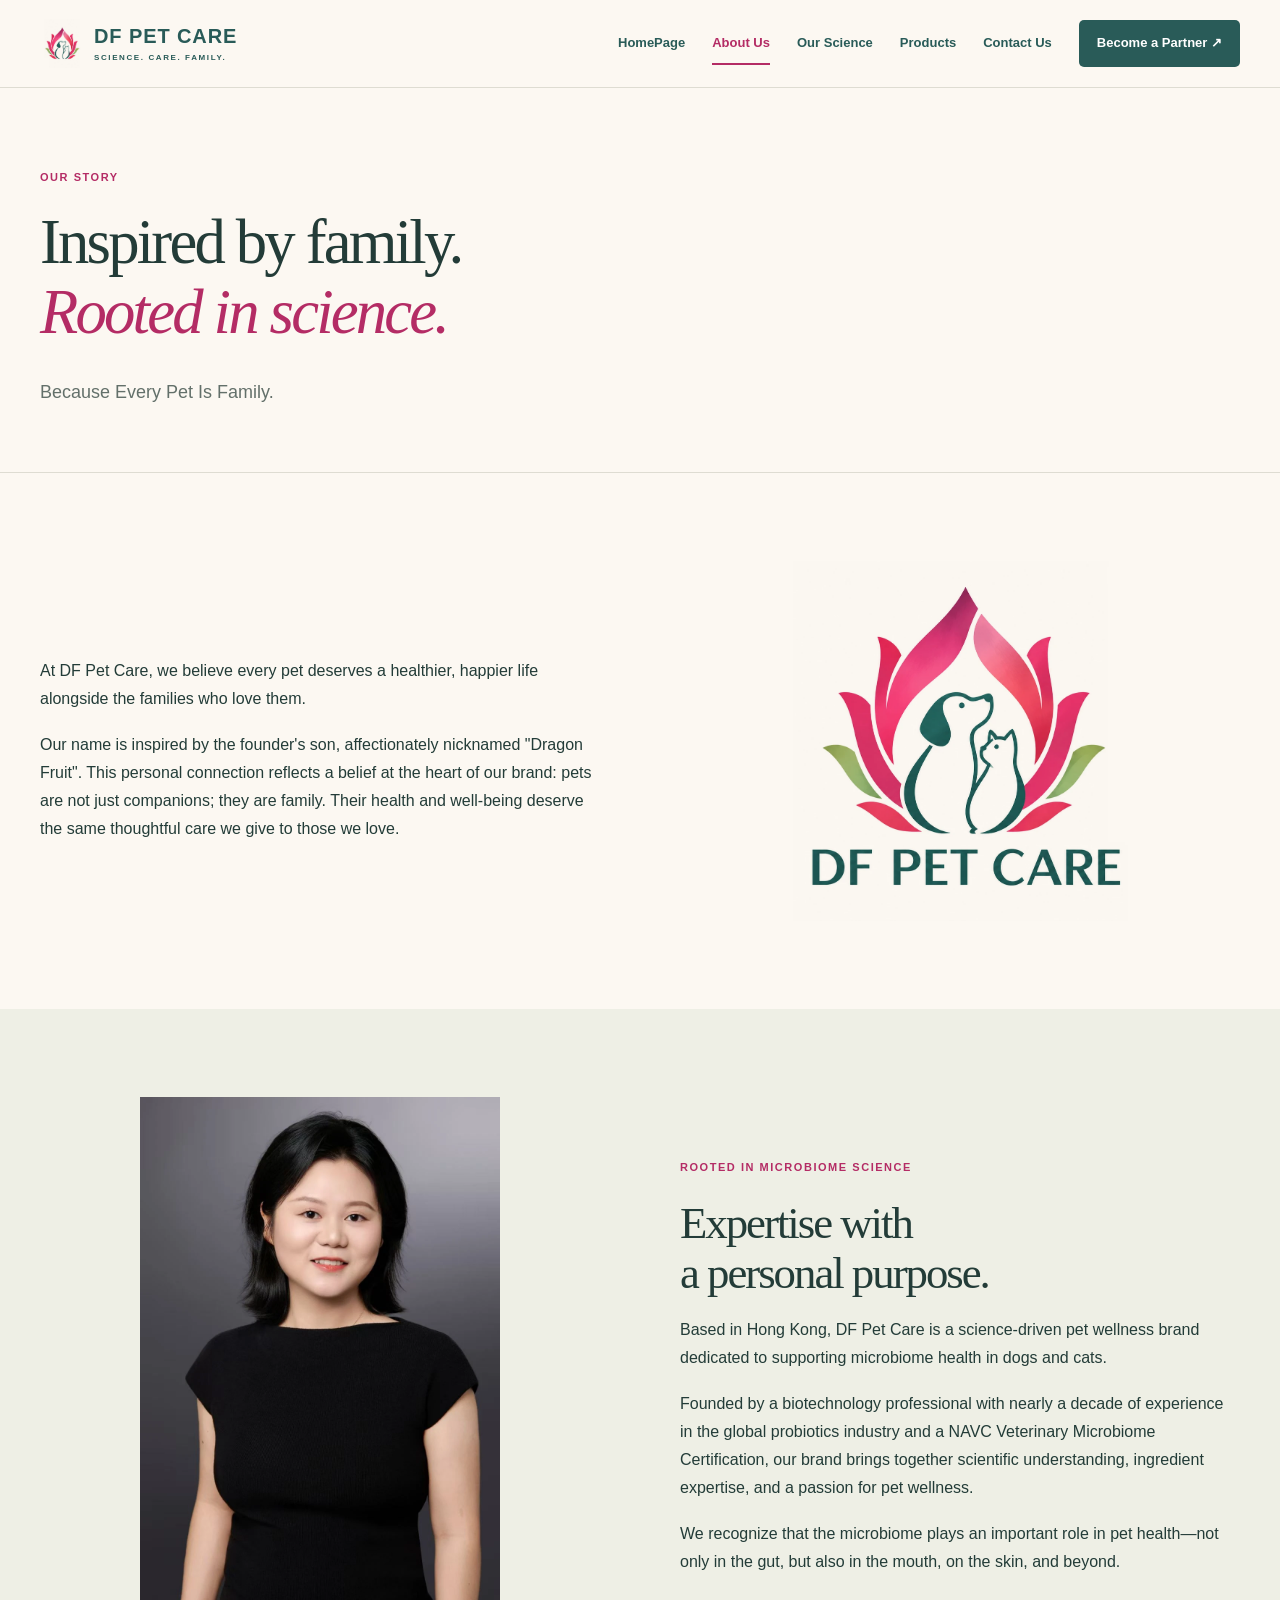
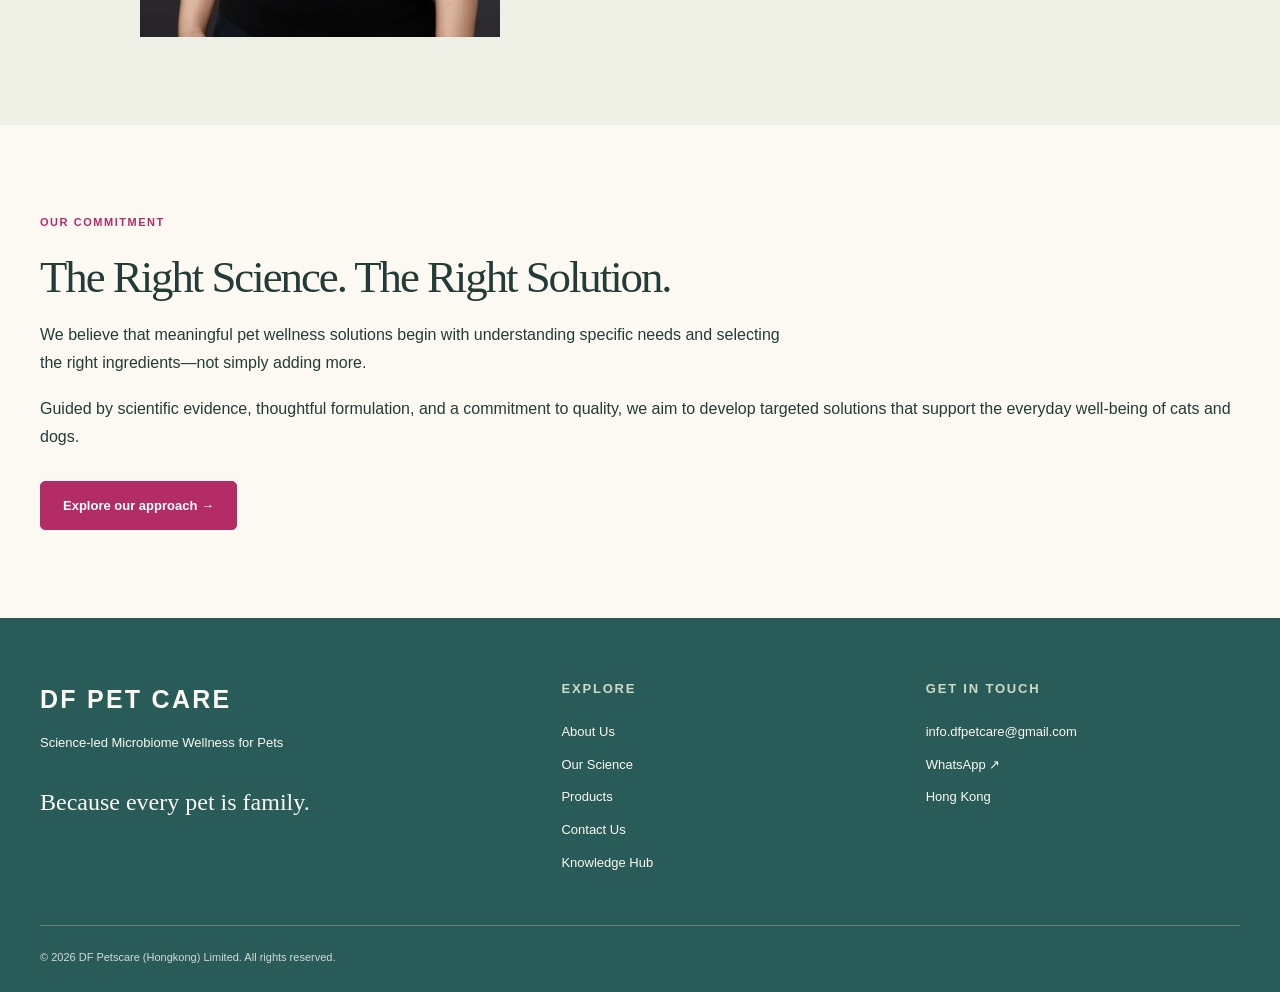
==== website/about-us.html @ 612ff3b4 "Publish updated DF Pet Care static website with GitHub Pages" ====
<!doctype html><html lang="en"><head><meta charset="utf-8"><meta name="viewport" content="width=device-width,initial-scale=1"><title>About Us | DF Pet Care</title><meta name="description" content="Science-led microbiome wellness for pets. Explore DF Pet Care and DF Gut daily digestive support."><link rel="icon" href="assets/logo.webp"><link rel="stylesheet" href="style.css"><script src="site.js" defer></script></head><body><a class="skip-link" href="#main">Skip to content</a><header class="site-header"><div class="nav-wrap"><a class="brand" href="index.html"><img src="assets/logo.webp" alt="" width="46" height="50"><span>DF PET CARE<small>SCIENCE. CARE. FAMILY.</small></span></a><button class="menu-toggle" type="button" aria-expanded="false" aria-controls="primary-nav">Menu <span>☰</span></button><nav id="primary-nav" aria-label="Main navigation"><a href="index.html">HomePage</a><a aria-current="page" href="about-us.html">About Us</a><a href="our-science.html">Our Science</a><a href="products.html">Products</a><a href="contact-us.html">Contact Us</a><a class="partner-link" href="mailto:info.dfpetcare@gmail.com?subject=DF%20Pet%20Care%20partnership%20enquiry">Become a Partner ↗</a></nav></div></header><main id="main">
<div class="wp-block-group section page-intro">
<div class="wp-block-group container">
<p class="eyebrow">Our story</p>


<h1 class="wp-block-heading">Inspired by family.<br><em>Rooted in science.</em></h1>


<p class="lead">Because Every Pet Is Family.</p>

</div>

</div>


<div class="wp-block-group section ">
<div class="wp-block-group container">
<div class="wp-block-group split ">
<div class="wp-block-group split-copy">
<p>At DF Pet Care, we believe every pet deserves a healthier, happier life alongside the families who love them.</p>


<p>Our name is inspired by the founder&#x27;s son, affectionately nicknamed &quot;Dragon Fruit&quot;. This personal connection reflects a belief at the heart of our brand: pets are not just companions; they are family. Their health and well-being deserve the same thoughtful care we give to those we love.</p>

</div>


<div class="wp-block-group split-visual">
<figure class="wp-block-image size-full brand-story-mark"><img src="assets/logo-full.webp" alt="DF Pet Care brand mark"/></figure>

</div>

</div>

</div>

</div>


<div class="wp-block-group section story-band">
<div class="wp-block-group container">
<div class="wp-block-group split ">
<div class="wp-block-group split-copy">
<figure class="wp-block-image size-full portrait"><img src="assets/founder.webp" alt="Cindy, founder of DF Pet Care"/></figure>

</div>


<div class="wp-block-group split-visual">
<p class="eyebrow">Rooted in Microbiome Science</p>


<h2 class="wp-block-heading">Expertise with<br>a personal purpose.</h2>


<p>Based in Hong Kong, DF Pet Care is a science-driven pet wellness brand dedicated to supporting microbiome health in dogs and cats.</p>


<p>Founded by a biotechnology professional with nearly a decade of experience in the global probiotics industry and a NAVC Veterinary Microbiome Certification, our brand brings together scientific understanding, ingredient expertise, and a passion for pet wellness.</p>


<p>We recognize that the microbiome plays an important role in pet health—not only in the gut, but also in the mouth, on the skin, and beyond.</p>

</div>

</div>

</div>

</div>


<div class="wp-block-group section ">
<div class="wp-block-group container">
<p class="eyebrow">Our commitment</p>


<h2 class="wp-block-heading">The Right Science. The Right Solution.</h2>


<p>We believe that meaningful pet wellness solutions begin with understanding specific needs and selecting the right ingredients—not simply adding more.</p>


<p>Guided by scientific evidence, thoughtful formulation, and a commitment to quality, we aim to develop targeted solutions that support the everyday well-being of cats and dogs.</p>


<div class="wp-block-buttons">
<div class="wp-block-button"><a class="wp-block-button__link wp-element-button" href="our-science.html">Explore our approach →</a></div>

</div>

</div>

</div>

</main><footer class="site-footer"><div class="container"><div class="footer-top"><div><p class="footer-brand">DF PET CARE</p><p>Science-led Microbiome Wellness for Pets</p><p class="footer-tagline">Because every pet is family.</p></div><div><p class="eyebrow">Explore</p><p><a class="" href="about-us.html">About Us</a></p><p><a class="" href="our-science.html">Our Science</a></p><p><a class="" href="products.html">Products</a></p><p><a class="" href="contact-us.html">Contact Us</a></p>
<p><a class="" href="knowledge-hub.html">Knowledge Hub</a></p>

</div><div><p class="eyebrow">Get in touch</p><p><a href="mailto:info.dfpetcare@gmail.com">info.dfpetcare@gmail.com</a></p><p><a href="https://wa.me/8613913708486">WhatsApp ↗</a></p><p>Hong Kong</p></div></div><div class="footer-bottom">© 2026 DF Petscare (Hongkong) Limited. All rights reserved.</div></div></footer></body></html>
---- website/style.css ----
/*
Theme Name: DF Pet Care
Author: DF Pet Care
Description: Science-led pet wellness. Editable native WordPress blocks, seven-page starter content and a safe setup screen.
Version: 1.0.0
Requires at least: 6.6
Requires PHP: 8.0
Text Domain: df-pet-care
License: GPL-2.0-or-later
License URI: https://www.gnu.org/licenses/gpl-2.0.html
*/
:root{--cream:#FCF8F2;--berry:#B42C65;--green:#295B58;--ink:#233C38;--muted:#63706A;--line:#DEDCD2;--pink:#F4E6E8;--white:#fff;--serif:Georgia,'Times New Roman',serif}
*{box-sizing:border-box}html{scroll-behavior:smooth;scroll-padding-top:110px}body{margin:0;background:var(--cream);color:var(--ink);font-family:Arial,Helvetica,sans-serif;font-size:16px;line-height:1.75;-webkit-font-smoothing:antialiased}a{color:var(--berry);text-underline-offset:5px}a:hover{text-decoration-thickness:2px}img{max-width:100%;height:auto;display:block}button,a,summary{-webkit-tap-highlight-color:transparent}a:focus-visible,button:focus-visible,summary:focus-visible{outline:3px solid var(--berry);outline-offset:5px}h1,h2,h3,p,figure{margin:0}h1,h2,h3{font-weight:400;line-height:1.12;text-wrap:balance}h1,h2{font-family:var(--serif);letter-spacing:-.045em}h1{font-size:clamp(42px,4.9vw,72px)}h2{font-size:clamp(34px,3.5vw,50px)}h3{font-family:var(--serif);font-size:27px;letter-spacing:-.025em}h1 em,h2 em{color:var(--berry);font-weight:400}p{margin-top:18px}h2+p{max-width:760px}h3+p{margin-top:14px}figure{margin:0}main{min-height:65vh}.container{width:min(1200px,calc(100% - 80px));margin:0 auto}.section{padding:88px 0}.section .section{padding:0}.site-header{background:rgba(252,248,242,.97);border-bottom:1px solid var(--line);position:sticky;top:0;z-index:30}.nav-wrap{max-width:1360px;margin:auto;padding:19px 40px;display:flex;align-items:center;justify-content:space-between;gap:28px}.brand{display:flex;align-items:center;gap:10px;color:var(--green);text-decoration:none;font-size:20px;line-height:1.2;letter-spacing:.045em;font-weight:700;flex-shrink:0}.brand img{width:44px;height:49px;object-fit:contain;mix-blend-mode:multiply}.brand small{display:block;font-size:8px;letter-spacing:.2em;margin-top:5px}#primary-nav{display:flex;align-items:center;gap:27px}#primary-nav>a{font-size:13px;font-weight:600;text-decoration:none;color:var(--green);padding:8px 0;white-space:nowrap}#primary-nav>a[aria-current=page]{color:var(--berry);box-shadow:0 2px var(--berry)}#primary-nav .partner-link{background:var(--green);color:white;padding:12px 18px;border-radius:5px}.menu-toggle{display:none}.skip-link{position:absolute;left:20px;top:-100px;background:white;z-index:100;padding:10px}.skip-link:focus{top:10px}.eyebrow{font-size:11px;font-weight:700;letter-spacing:.14em;text-transform:uppercase;color:var(--berry);margin:0 0 20px}.lead{font-size:18px;line-height:1.8;color:var(--muted);max-width:680px}.split{display:grid;grid-template-columns:1fr 1fr;gap:80px;align-items:center}.split>div{min-width:0}.split-copy>.wp-block-image,.split-visual>.wp-block-image{overflow:hidden;border-radius:12px}.split img{width:100%;object-fit:cover}.hero{padding:50px 0 58px}.hero .split{gap:65px;grid-template-columns:1.08fr 1fr}.hero .split-visual{position:relative;padding:24px 40px 18px;border-radius:46% 46% 12px 12px;background:#f1e8dd}.hero .split-visual figure{border-radius:44% 44% 4px 4px}.hero .split-visual img{height:455px;object-fit:contain;mix-blend-mode:multiply}.photo-label{text-align:center;font-size:10px;letter-spacing:.12em;color:var(--green);margin-top:16px}.microline{font-size:10px;letter-spacing:.12em;color:var(--muted);margin-top:30px}.wp-block-buttons{display:flex;flex-wrap:wrap;gap:14px;margin-top:30px}.wp-block-button__link{display:inline-block;background:var(--berry);color:white;border:1px solid var(--berry);padding:14px 22px;border-radius:5px;font-size:13px;font-weight:700;text-decoration:none;line-height:1.5}.wp-block-button__link:hover{background:#94204f;color:#fff}.is-style-outline .wp-block-button__link{background:transparent;color:var(--green);border-color:#acbab1}.is-style-outline .wp-block-button__link:hover{background:#e9eee6}.grid{display:grid;gap:24px;margin-top:40px}.grid-2{grid-template-columns:repeat(2,minmax(0,1fr))}.grid-3{grid-template-columns:repeat(3,minmax(0,1fr))}.grid-4{grid-template-columns:repeat(4,minmax(0,1fr))}.card{border-top:1px solid #b9c4ba;padding:28px 8px 14px 0}.card-number{font-size:11px;letter-spacing:.15em;color:var(--berry);margin:0 0 26px}.card p:not(.card-number){font-size:15px;color:var(--muted)}.text-link{font-size:13px;font-weight:700}.story-band{background:#EEEFE5}.story-band .split-copy figure img{max-height:480px;object-fit:cover}.product-feature{background:var(--cream)}.product-feature .split-visual{background:#f0e7dd;border-radius:12px;padding:25px}.product-feature img{height:400px;object-fit:contain;mix-blend-mode:multiply}.product-subtitle{font-size:20px;color:var(--green)}.page-intro{padding:80px 0 64px;border-bottom:1px solid var(--line)}.page-intro h1{max-width:1050px}.page-intro .lead{margin-top:28px}.reading-section .container{max-width:850px}.reading-section h2{margin-bottom:26px}.reading-section p{color:var(--muted)}.brand-story-mark img{max-height:360px!important;object-fit:contain!important;mix-blend-mode:multiply}.portrait img{max-height:540px!important;object-fit:contain!important}.principle{border-top:1px solid #adbeb6;padding-top:20px}.principle-icon{color:var(--berry);font-size:32px;margin:0 0 20px}.wp-block-details{border-bottom:1px solid #cbd2c8;padding:22px 0}.wp-block-details summary{cursor:pointer;font-weight:600;line-height:1.5;padding-right:10px}.wp-block-details p{font-size:15px;color:var(--muted)}.status{display:inline-block;background:#e1e6db;color:var(--green)!important;padding:4px 10px;border-radius:30px;font-size:11px!important;letter-spacing:.05em}.product-hero{padding-top:30px}.product-hero h1{font-size:clamp(40px,4.2vw,61px)}.breadcrumb{font-size:12px;margin:0 0 40px;color:var(--muted)}.product-gallery{display:grid;grid-template-columns:1fr 100px;align-items:end;gap:12px}.product-gallery figure{border-radius:10px;overflow:hidden}.product-gallery img{height:auto}.spec-badge{font-size:13px;font-weight:700;color:var(--berry);padding:16px 0;border-top:1px solid var(--line);border-bottom:1px solid var(--line)}.product-jumps{font-size:12px}.story-band>.container>.wp-block-image{max-width:1000px;margin:34px auto;overflow:hidden;border-radius:10px}.wp-block-table{margin-top:24px;overflow:auto}.wp-block-table table{width:100%;border-collapse:collapse;font-size:14px}.wp-block-table td{border-bottom:1px solid #ced3c8;padding:13px;text-align:left}.wp-block-table td:first-child{width:38%;font-weight:600}.research-item{border-top:1px solid #c7cfc5;padding:30px 0}.research-item h3{font-family:Arial,sans-serif;font-size:19px;line-height:1.55;letter-spacing:0}.research-item .eyebrow{margin-bottom:10px}.research-item p{font-size:14px}.research-item+h2{margin-top:50px}.contact-details{padding:20px 0}.contact-details a{overflow-wrap:anywhere}.partner-panel{background:#e9ece1;border-radius:12px;padding:40px}.site-footer{background:var(--green);color:#FCF8F2;padding:60px 0 25px}.site-footer a{color:inherit;font-size:13px;text-decoration:none}.site-footer a:hover{text-decoration:underline}.footer-top{display:grid;grid-template-columns:1.5fr 1fr 1fr;gap:50px}.site-footer .eyebrow{color:#cedac5;margin:0 0 20px}.footer-top p{font-size:13px;margin-top:10px}.footer-top .footer-brand{font-size:25px;letter-spacing:.09em;font-weight:700;margin:0}.footer-top .footer-tagline{font-family:var(--serif);font-size:24px;margin-top:26px}.footer-bottom{border-top:1px solid #67827a;margin-top:50px;padding-top:22px;font-size:11px;color:#d1dcd4}.editor-styles-wrapper{background:var(--cream);color:var(--ink)}.editor-styles-wrapper .section{padding:40px 0}.admin-bar .site-header{top:32px}.post-list{display:grid;gap:35px}.post-list article{border-bottom:1px solid var(--line);padding-bottom:25px}
@media(min-width:1600px){.hero{padding-top:75px;padding-bottom:75px}.hero .split-visual img{height:500px}}
@media(max-width:1080px){.nav-wrap{padding:16px 24px;gap:15px}#primary-nav{gap:16px}.brand{font-size:17px}#primary-nav>a{font-size:12px}.split{gap:40px}.hero .split{gap:35px}.hero .split-visual{padding:24px}.hero .split-visual img{height:380px}.grid-4{grid-template-columns:repeat(2,minmax(0,1fr))}}
@media(max-width:820px){.container{width:calc(100% - 40px)}.section{padding:56px 0}.nav-wrap{padding:13px 20px;flex-wrap:wrap}.brand{font-size:18px}.brand img{width:36px;height:40px}.menu-toggle{display:flex;gap:14px;align-items:center;border:1px solid #bdc8bd;background:transparent;border-radius:5px;padding:9px 12px;font-size:13px;color:var(--green)}#primary-nav{display:none;flex-direction:column;align-items:stretch;width:100%;padding:10px 0 15px;gap:6px}#primary-nav.is-open{display:flex}#primary-nav>a{font-size:15px;padding:10px}#primary-nav>a[aria-current=page]{box-shadow:none;background:#f4e6e8;border-radius:4px}#primary-nav .partner-link{text-align:center}.split,.hero .split{grid-template-columns:1fr;gap:35px}.hero{padding-top:40px}.hero h1{font-size:clamp(43px,8vw,62px)}.hero .split-visual{border-radius:30px;padding:20px;max-width:600px;width:100%;margin:auto}.hero .split-visual img{height:370px}.lead{font-size:17px}.grid-3{grid-template-columns:1fr}.grid{gap:20px;margin-top:30px}.card{padding:22px 0}.card-number{margin-bottom:15px}.story-band .split-copy:has(figure){order:2}.story-band .split-visual:has(figure){order:2}.page-intro{padding-top:50px}.footer-top{grid-template-columns:1fr 1fr;gap:35px}.footer-top>div:first-child{grid-column:1/-1}.product-gallery{max-width:500px;margin:auto}.product-hero .split-copy{order:2}.product-hero .split-visual{order:1}.grid-2{grid-template-columns:1fr}.partner-panel{padding:28px}.admin-bar .site-header{top:46px}}
@media(max-width:480px){.grid-4{grid-template-columns:1fr}.hero h1{font-size:43px}.wp-block-buttons{gap:10px}.wp-block-button__link{padding:13px 17px;font-size:12px}.microline{font-size:9px;letter-spacing:.06em}.footer-top{grid-template-columns:1fr}.footer-top>div:first-child{grid-column:auto}.hero .split-visual img{height:330px}.product-gallery{grid-template-columns:1fr 80px}.wp-block-table td{padding:10px 7px;font-size:12px}}
@media(prefers-reduced-motion:reduce){html{scroll-behavior:auto}}
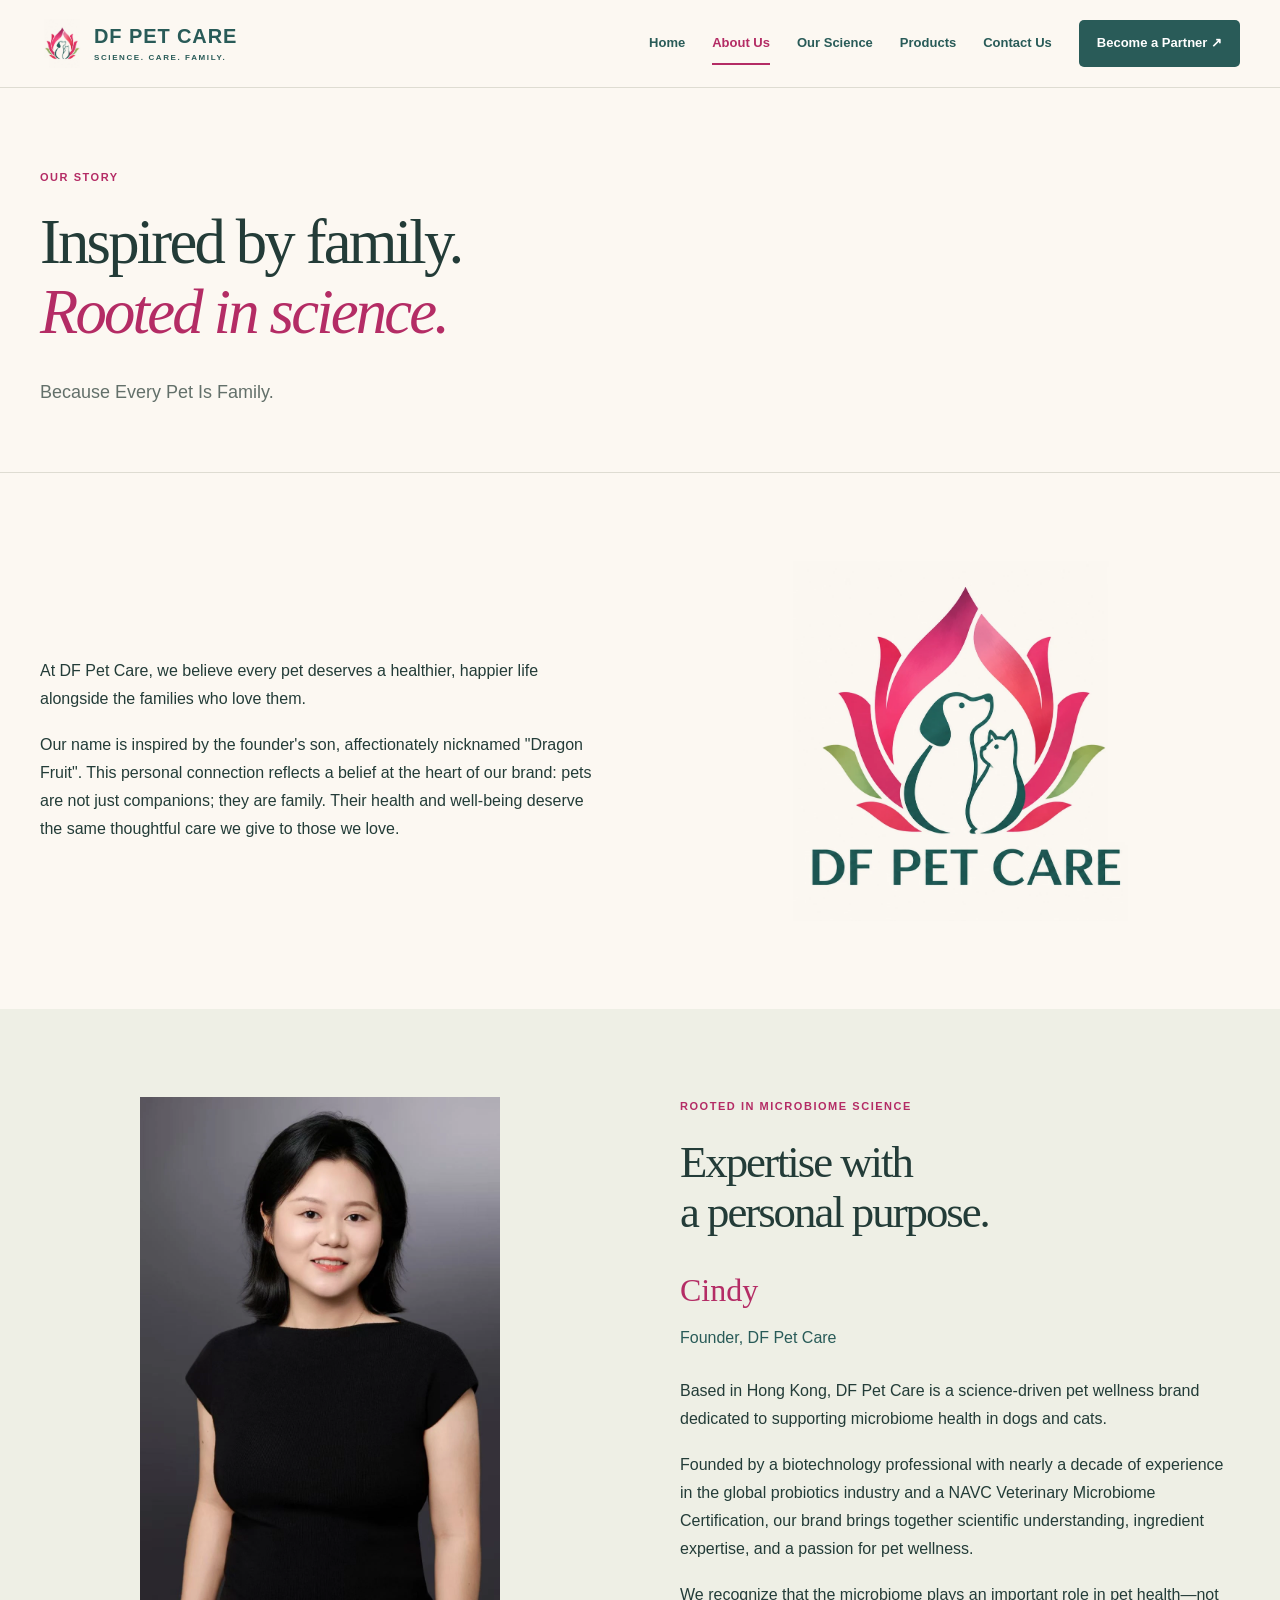
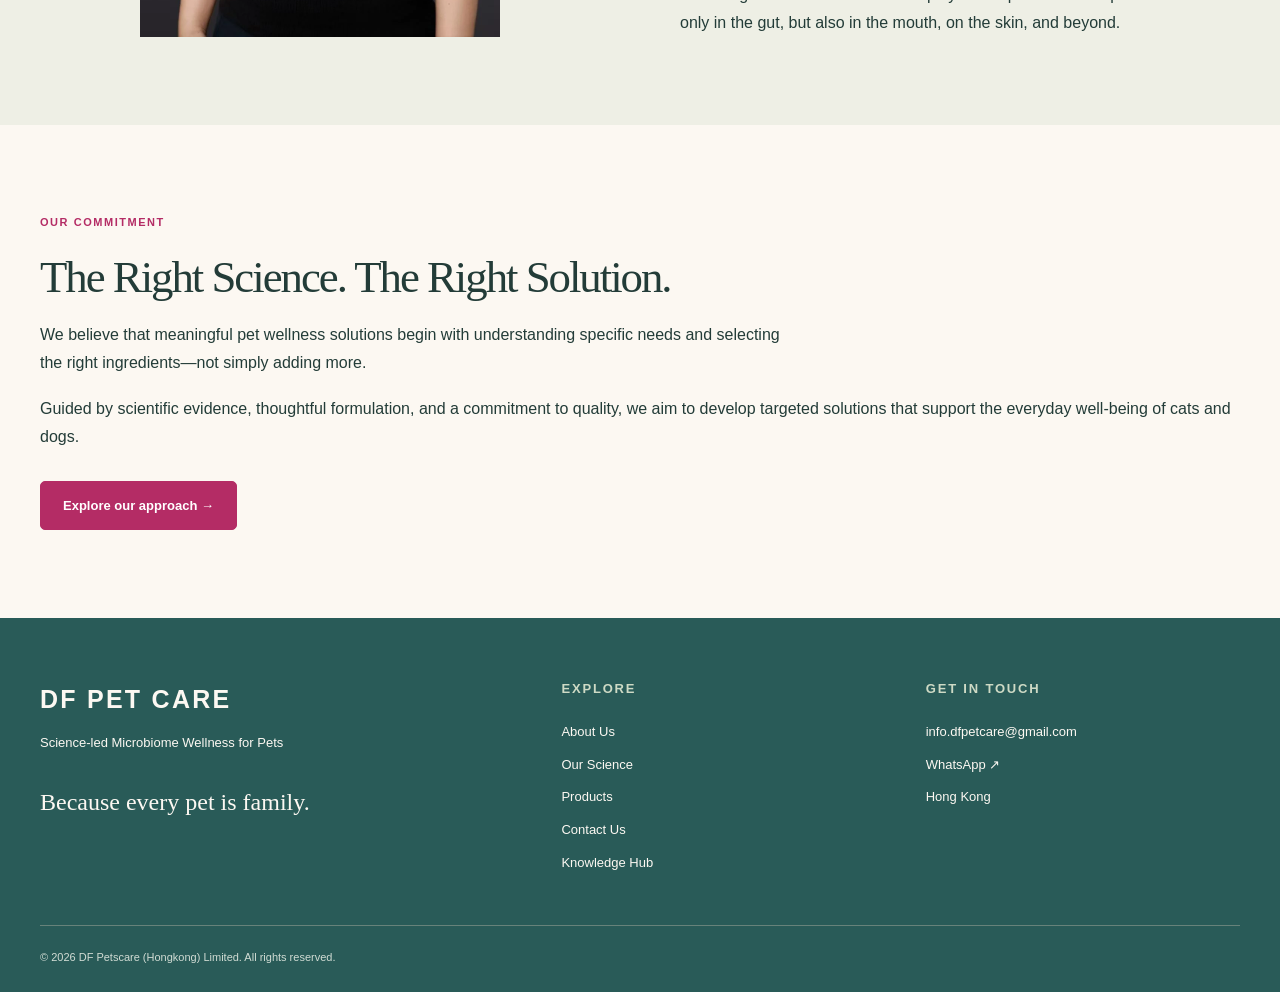
==== commit e4581298: "Update website with ver2 content and product presentation" ====
--- a/website/about-us.html
+++ b/website/about-us.html
@@ -1,4 +1,4 @@
-<!doctype html><html lang="en"><head><meta charset="utf-8"><meta name="viewport" content="width=device-width,initial-scale=1"><title>About Us | DF Pet Care</title><meta name="description" content="Science-led microbiome wellness for pets. Explore DF Pet Care and DF Gut daily digestive support."><link rel="icon" href="assets/logo.webp"><link rel="stylesheet" href="style.css"><script src="site.js" defer></script></head><body><a class="skip-link" href="#main">Skip to content</a><header class="site-header"><div class="nav-wrap"><a class="brand" href="index.html"><img src="assets/logo.webp" alt="" width="46" height="50"><span>DF PET CARE<small>SCIENCE. CARE. FAMILY.</small></span></a><button class="menu-toggle" type="button" aria-expanded="false" aria-controls="primary-nav">Menu <span>☰</span></button><nav id="primary-nav" aria-label="Main navigation"><a href="index.html">HomePage</a><a aria-current="page" href="about-us.html">About Us</a><a href="our-science.html">Our Science</a><a href="products.html">Products</a><a href="contact-us.html">Contact Us</a><a class="partner-link" href="mailto:info.dfpetcare@gmail.com?subject=DF%20Pet%20Care%20partnership%20enquiry">Become a Partner ↗</a></nav></div></header><main id="main">
+<!doctype html><html lang="en"><head><meta charset="utf-8"><meta name="viewport" content="width=device-width,initial-scale=1"><title>About Us | DF Pet Care</title><meta name="description" content="Science-led microbiome wellness for pets. Explore DF Pet Care and DF Gut daily digestive support."><link rel="icon" href="assets/logo.webp"><link rel="stylesheet" href="style.css"><script src="site.js" defer></script></head><body><a class="skip-link" href="#main">Skip to content</a><header class="site-header"><div class="nav-wrap"><a class="brand" href="index.html"><img src="assets/logo.webp" alt="" width="46" height="50"><span>DF PET CARE<small>SCIENCE. CARE. FAMILY.</small></span></a><button class="menu-toggle" type="button" aria-expanded="false" aria-controls="primary-nav">Menu <span>☰</span></button><nav id="primary-nav" aria-label="Main navigation"><a href="index.html">Home</a><a aria-current="page" href="about-us.html">About Us</a><a href="our-science.html">Our Science</a><a href="products.html">Products</a><a href="contact-us.html">Contact Us</a><a class="partner-link" href="mailto:info.dfpetcare@gmail.com?subject=DF%20Pet%20Care%20partnership%20enquiry">Become a Partner ↗</a></nav></div></header><main id="main">
 <div class="wp-block-group section page-intro">
 <div class="wp-block-group container">
 <p class="eyebrow">Our story</p>
@@ -54,6 +54,9 @@
 <h2 class="wp-block-heading">Expertise with<br>a personal purpose.</h2>
 
 
+<p class="founder-name">Cindy <span>Founder, DF Pet Care</span></p>
+
+
 <p>Based in Hong Kong, DF Pet Care is a science-driven pet wellness brand dedicated to supporting microbiome health in dogs and cats.</p>
 
 
--- a/website/style.css
+++ b/website/style.css
@@ -16,3 +16,8 @@
 @media(max-width:820px){.container{width:calc(100% - 40px)}.section{padding:56px 0}.nav-wrap{padding:13px 20px;flex-wrap:wrap}.brand{font-size:18px}.brand img{width:36px;height:40px}.menu-toggle{display:flex;gap:14px;align-items:center;border:1px solid #bdc8bd;background:transparent;border-radius:5px;padding:9px 12px;font-size:13px;color:var(--green)}#primary-nav{display:none;flex-direction:column;align-items:stretch;width:100%;padding:10px 0 15px;gap:6px}#primary-nav.is-open{display:flex}#primary-nav>a{font-size:15px;padding:10px}#primary-nav>a[aria-current=page]{box-shadow:none;background:#f4e6e8;border-radius:4px}#primary-nav .partner-link{text-align:center}.split,.hero .split{grid-template-columns:1fr;gap:35px}.hero{padding-top:40px}.hero h1{font-size:clamp(43px,8vw,62px)}.hero .split-visual{border-radius:30px;padding:20px;max-width:600px;width:100%;margin:auto}.hero .split-visual img{height:370px}.lead{font-size:17px}.grid-3{grid-template-columns:1fr}.grid{gap:20px;margin-top:30px}.card{padding:22px 0}.card-number{margin-bottom:15px}.story-band .split-copy:has(figure){order:2}.story-band .split-visual:has(figure){order:2}.page-intro{padding-top:50px}.footer-top{grid-template-columns:1fr 1fr;gap:35px}.footer-top>div:first-child{grid-column:1/-1}.product-gallery{max-width:500px;margin:auto}.product-hero .split-copy{order:2}.product-hero .split-visual{order:1}.grid-2{grid-template-columns:1fr}.partner-panel{padding:28px}.admin-bar .site-header{top:46px}}
 @media(max-width:480px){.grid-4{grid-template-columns:1fr}.hero h1{font-size:43px}.wp-block-buttons{gap:10px}.wp-block-button__link{padding:13px 17px;font-size:12px}.microline{font-size:9px;letter-spacing:.06em}.footer-top{grid-template-columns:1fr}.footer-top>div:first-child{grid-column:auto}.hero .split-visual img{height:330px}.product-gallery{grid-template-columns:1fr 80px}.wp-block-table td{padding:10px 7px;font-size:12px}}
 @media(prefers-reduced-motion:reduce){html{scroll-behavior:auto}}
+/* October 2026 content revision */
+.screen-reader-text{position:absolute;width:1px;height:1px;padding:0;margin:-1px;overflow:hidden;clip:rect(0,0,0,0);white-space:nowrap;border:0}
+.home-banner{background:#FCF8F2}.home-banner a{display:block}.home-banner img{width:100%;height:auto;max-width:2100px;margin:auto}.home-banner a:focus-visible{outline-offset:-5px}.banner-mobile-copy{display:none}.wellness-icon{display:flex;width:76px;height:76px;align-items:center;justify-content:center;border-radius:50%;background:#F4E6E8;color:#B42C65;margin-bottom:24px}.wellness-icon svg{width:52px;height:52px}.icon-oral,.icon-trace,.icon-quality{color:#295B58;background:#e4e9df}.founder-name{font-family:Georgia,serif;font-size:32px;color:#B42C65;margin:25px 0}.founder-name span{display:block;font-family:Arial,sans-serif;font-size:16px;color:#295B58;margin-top:6px}.microbiome-diagram{padding:20px;background:#f0f1e8;border-radius:18px}.microbiome-diagram svg{width:100%;height:auto;display:block}.microbiome-diagram figcaption{font-size:16px;color:#295B58;text-align:center;line-height:1.6;margin:12px 0 0}.science-overview .split{margin-top:35px;gap:45px}.quality-card{padding:25px 0}.quality-card h3{font-size:27px}.quality-card p{font-size:17px}.product-intro h2#df-gut{margin-bottom:30px}.product-intro img{height:480px;width:100%;object-fit:contain;mix-blend-mode:multiply}.product-intro .split-copy{background:#f1e9df;border-radius:15px;padding:25px}.collection-product .square-product{aspect-ratio:1 / 1;background:#f6f2e9;overflow:hidden;border-radius:12px;margin-bottom:28px}.collection-product .square-product img{width:100%;height:100%;object-fit:contain;padding:18px;mix-blend-mode:multiply}.collection-product .eyebrow{margin-bottom:15px}.collection-product p{font-size:17px}.section .card p:not(.card-number),.section .wp-block-details p,.reading-section p,.section .wp-block-table table{font-size:17px;line-height:1.8}.section .wp-block-details summary{font-size:17px}.research-item p.eyebrow{font-size:11px}.collection-product p.status{font-size:13px}.collection-section .grid{align-items:start}
+@media(max-width:820px){.banner-mobile-copy{display:block;padding:20px;text-align:center;border-bottom:1px solid #DEDCD2}.banner-mobile-copy .lead{font-size:20px;font-family:Georgia,serif;color:#295B58;margin:0}.banner-mobile-copy .wp-block-buttons{justify-content:center;margin-top:15px}.science-overview .split{gap:25px}.product-intro img{height:350px}.collection-section .grid-3{grid-template-columns:repeat(2,minmax(0,1fr))}.microbiome-diagram{padding:10px}.microbiome-diagram figcaption{font-size:16px}}
+@media(max-width:540px){.collection-section .grid-3{grid-template-columns:1fr}.collection-product .square-product{max-width:420px}.section .card p:not(.card-number),.section .wp-block-details p,.reading-section p,.section .wp-block-table table{font-size:16px}.product-intro img{height:310px}}
